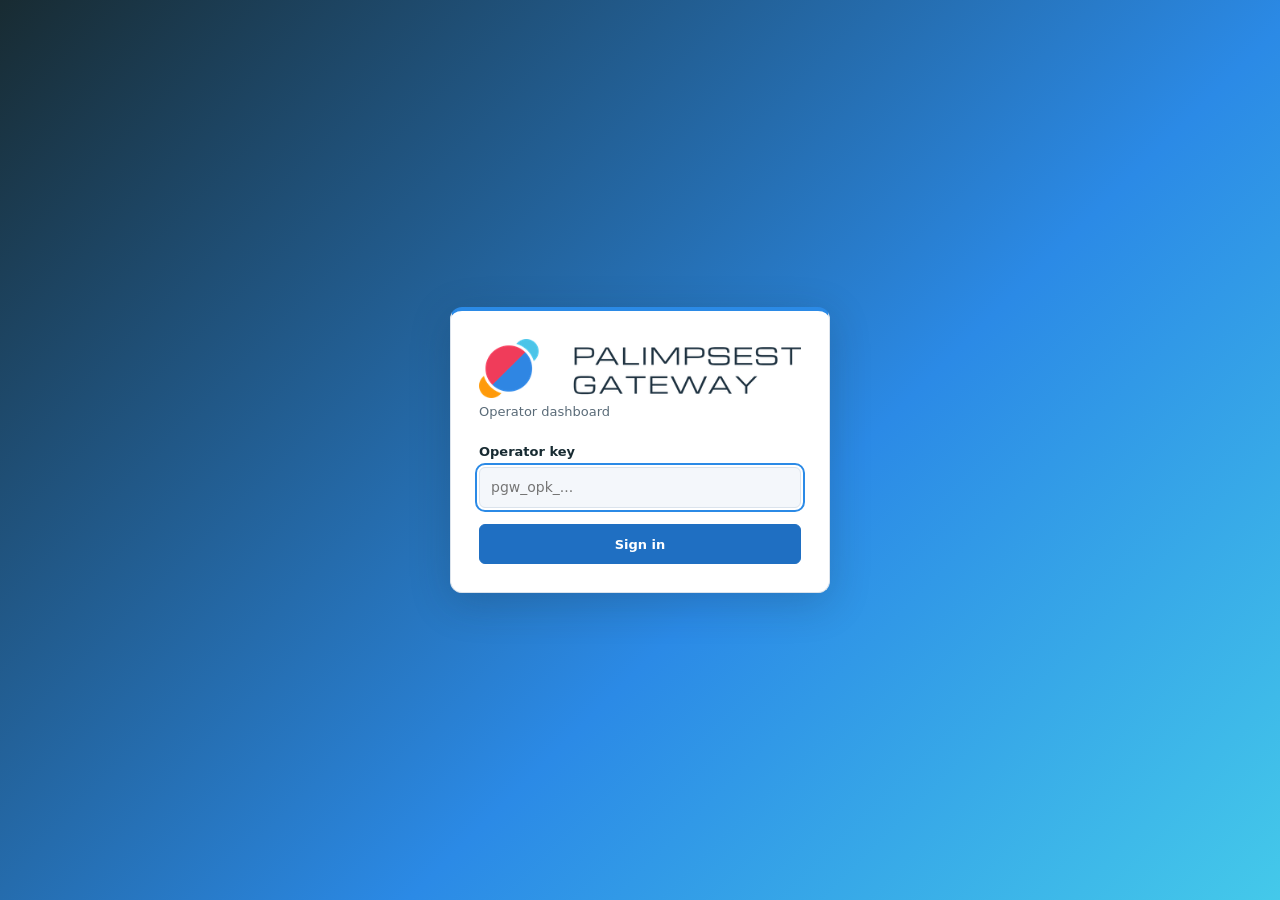
==== app/static/dashboard/index.html @ 374ae093 "Initial commit: Palimpsest Gateway An OpenAI-compatible LLM gateway that pools provider API keys and" ====
<!DOCTYPE html>
<html lang="en">
<head>
<meta charset="utf-8">
<meta name="viewport" content="width=device-width, initial-scale=1">
<title>Palimpsest Gateway — Operator Dashboard</title>
<link rel="icon" href="icons/favicon.ico" sizes="48x48">
<link rel="icon" href="icons/icon-32.png" type="image/png" sizes="32x32">
<link rel="icon" href="icons/icon-16.png" type="image/png" sizes="16x16">
<link rel="apple-touch-icon" href="icons/apple-touch-icon.png">
<link rel="manifest" href="icons/site.webmanifest">
<meta name="theme-color" content="#182b32">
<link rel="stylesheet" href="styles.css">
</head>
<body>

<div id="login" class="login" hidden>
  <form id="login-form" class="card" novalidate>
    <h1 class="login-logo">
      <img src="icons/logo-full-400.png" srcset="icons/logo-full-800.png 2x" alt="Palimpsest Gateway" width="400" height="74">
    </h1>
    <p class="subtitle">Operator dashboard</p>
    <label for="operator-key">Operator key</label>
    <input
      id="operator-key"
      name="operator-key"
      type="password"
      placeholder="pgw_opk_..."
      autocomplete="current-password"
      autocapitalize="off"
      autocorrect="off"
      spellcheck="false"
      required>
    <button type="submit" id="login-submit" class="primary">Sign in</button>
    <p id="login-error" class="error" role="alert" hidden></p>
  </form>
</div>

<div id="app" class="app" hidden>
  <header class="topbar">
    <span class="brand"><img src="icons/icon-64.png" alt="" width="28" height="28">Palimpsest Gateway</span>
    <button type="button" id="logout" class="ghost">Sign out</button>
  </header>
  <div class="shell">
    <nav id="nav" class="nav" aria-label="Dashboard sections"></nav>
    <main id="view" class="view" tabindex="-1"></main>
  </div>
</div>

<dialog id="modal" class="modal" aria-labelledby="modal-title"></dialog>

<noscript><p class="noscript">The operator dashboard needs JavaScript enabled.</p></noscript>
<script src="insights.js" defer></script>
<script src="app.js" defer></script>
</body>
</html>
---- app/static/dashboard/styles.css ----
/* Palette from the logo: #182B32 navy (wordmark), #2B8AE6 blue, #44C9EA cyan,
   #F43D5C red, #FEA003 orange. Status colours (ok, warn, error) stay semantic. */
:root {
  color-scheme: light dark;
  --brand-navy: #182b32;
  --brand-blue: #2b8ae6;
  --brand-cyan: #44c9ea;
  --brand-red: #f43d5c;
  --brand-orange: #fea003;

  --bg: #f4f7fb;
  --surface: #ffffff;
  --border: #dbe3ec;
  --text: #182b32;
  --muted: #5a6b78;
  /* The logo blue, darkened just enough for white button text to be legible. */
  --accent: #1f6fc2;
  --accent-hover: #185ba1;
  --accent-text: #ffffff;
  --accent-soft: #e4f0fd;
  --accent-soft-text: #1a5fa8;
  --topbar-bg: var(--brand-navy);
  --topbar-text: #ffffff;
  --head-bg: #eef3f9;
  --group-bg: #e6eef8;
  --meter: linear-gradient(90deg, var(--brand-cyan), var(--brand-blue));
  --error: #c2193d;
  --error-bg: #fde8ec;
  --ok: #17663f;
  --ok-bg: #e2f6ea;
  --warn: #8a4f00;
  --warn-bg: #fff1d9;
  --idle: #4c5b66;
  --idle-bg: #e9eef3;
  --shadow: 0 10px 40px rgba(24, 43, 50, 0.22);
  --radius: 8px;
}

@media (prefers-color-scheme: dark) {
  :root {
    --bg: #0e161b;
    --surface: #152129;
    --border: #263743;
    --text: #e6eef3;
    --muted: #93a7b4;
    --accent: #4aa3f2;
    --accent-hover: #6bb5f5;
    --accent-text: #08131c;
    --accent-soft: #17304a;
    --accent-soft-text: #8ccaf7;
    --topbar-bg: #0b1317;
    --topbar-text: #e6eef3;
    --head-bg: #1a2a34;
    --group-bg: #1b2e3b;
    --error: #ff8fa3;
    --error-bg: #3d1a22;
    --ok: #7fd6a2;
    --ok-bg: #163222;
    --warn: #ffc25c;
    --warn-bg: #3a2a0c;
    --idle: #a7b6c1;
    --idle-bg: #24323c;
    --shadow: 0 10px 40px rgba(0, 0, 0, 0.55);
  }
}

* {
  box-sizing: border-box;
}

html,
body {
  height: 100%;
}

body {
  margin: 0;
  background: var(--bg);
  color: var(--text);
  font: 14px/1.5 system-ui, -apple-system, "Segoe UI", Roboto, Helvetica, Arial, sans-serif;
}

[hidden] {
  display: none !important;
}

:focus-visible {
  outline: 2px solid var(--brand-blue);
  outline-offset: 2px;
}

h3 {
  margin: 20px 0 10px;
  font-size: 15px;
}

h4 {
  margin: 16px 0 8px;
  font-size: 13px;
}

.note {
  margin: 0 0 10px;
  color: var(--muted);
  font-size: 13px;
}

/* -- buttons: one shape everywhere ------------------------------------------- */

.primary,
.ghost {
  display: inline-flex;
  align-items: center;
  justify-content: center;
  gap: 6px;
  height: 34px;
  padding: 0 14px;
  border-radius: 6px;
  font: inherit;
  font-size: 13px;
  font-weight: 600;
  white-space: nowrap;
  cursor: pointer;
}

.primary {
  background: var(--accent);
  color: var(--accent-text);
  border: 1px solid var(--accent);
}

.primary:hover:not([disabled]) {
  background: var(--accent-hover);
  border-color: var(--accent-hover);
}

.ghost {
  background: var(--surface);
  color: var(--text);
  border: 1px solid var(--border);
}

.ghost:hover:not([disabled]) {
  border-color: var(--muted);
}

.primary.danger {
  background: var(--error);
  border-color: var(--error);
  color: var(--surface);
}

.ghost.danger {
  color: var(--error);
}

.ghost.danger:hover:not([disabled]) {
  background: var(--error-bg);
  border-color: var(--error);
}

.primary[disabled],
.ghost[disabled] {
  opacity: 0.55;
  cursor: not-allowed;
}

.btn-sm {
  height: 28px;
  padding: 0 10px;
  font-size: 12px;
}

.icon-button {
  width: 32px;
  height: 32px;
  padding: 0;
  background: none;
  color: var(--muted);
  border: 0;
  border-radius: 6px;
  font-size: 22px;
  line-height: 1;
  cursor: pointer;
}

.icon-button:hover {
  background: var(--idle-bg);
  color: var(--text);
}

/* -- login ------------------------------------------------------------------ */

.login {
  display: flex;
  align-items: center;
  justify-content: center;
  min-height: 100vh;
  padding: 24px;
  background: linear-gradient(135deg, var(--brand-navy), var(--brand-blue) 60%, var(--brand-cyan));
}

.card {
  width: 100%;
  max-width: 380px;
  padding: 28px;
  background: var(--surface);
  border: 1px solid var(--border);
  border-top: 4px solid var(--brand-blue);
  border-radius: 12px;
  box-shadow: var(--shadow);
}

.card h1 {
  margin: 0;
  font-size: 20px;
}

.subtitle {
  margin: 4px 0 20px;
  color: var(--muted);
  font-size: 13px;
}

.card label {
  display: block;
  margin-bottom: 6px;
  font-size: 13px;
  font-weight: 600;
}

.card input {
  width: 100%;
  padding: 9px 11px;
  background: var(--bg);
  color: var(--text);
  border: 1px solid var(--border);
  border-radius: 6px;
  font: inherit;
}

.card .primary {
  width: 100%;
  height: 40px;
  margin-top: 16px;
}

.error {
  margin: 14px 0 0;
  padding: 9px 11px;
  background: var(--error-bg);
  color: var(--error);
  border-radius: 6px;
  font-size: 13px;
}

/* -- shell: fills the window; only page content scrolls --------------------- */

.app {
  display: flex;
  flex-direction: column;
  height: 100vh;
  height: 100dvh;
}

.topbar {
  display: flex;
  flex: 0 0 auto;
  align-items: center;
  justify-content: space-between;
  padding: 10px 20px;
  background: var(--topbar-bg);
  color: var(--topbar-text);
}

.brand {
  display: flex;
  gap: 10px;
  align-items: center;
  font-weight: 700;
}

.brand img {
  display: block;
  width: 28px;
  height: 28px;
}

.login-logo {
  margin: 0 0 14px;
  line-height: 0;
}

.login-logo img {
  width: 100%;
  height: auto;
}

/* The wordmark is dark: give it a light plate on a dark card. */
@media (prefers-color-scheme: dark) {
  .login-logo {
    padding: 10px 12px;
    background: #ffffff;
    border-radius: 8px;
  }
}

.topbar .ghost {
  background: transparent;
  color: var(--topbar-text);
  border-color: rgba(255, 255, 255, 0.35);
}

.topbar .ghost:hover:not([disabled]) {
  background: rgba(255, 255, 255, 0.12);
  border-color: var(--brand-cyan);
}

.shell {
  display: flex;
  flex: 1;
  gap: 20px;
  min-height: 0;
  padding: 20px;
}

.nav {
  display: flex;
  flex: 0 0 232px;
  flex-direction: column;
  align-self: flex-start;
  gap: 18px;
  max-height: 100%;
  padding: 14px 10px;
  overflow-y: auto;
  background: var(--surface);
  border: 1px solid var(--border);
  border-radius: 12px;
}

.nav-group {
  display: flex;
  flex-direction: column;
  gap: 2px;
}

.nav-group-title {
  padding: 0 10px 6px;
  color: var(--muted);
  font-size: 11px;
  font-weight: 600;
  letter-spacing: 0.08em;
  text-transform: uppercase;
  opacity: 0.75;
}

.nav-link {
  display: flex;
  align-items: center;
  gap: 10px;
  padding: 8px 10px;
  color: var(--text);
  border-radius: 8px;
  font-size: 14px;
  font-weight: 500;
  text-decoration: none;
  transition: background 0.12s, color 0.12s;
}

.nav-icon {
  display: inline-flex;
  flex: 0 0 auto;
  color: var(--muted);
  transition: color 0.12s;
}

.nav-link:hover {
  background: var(--head-bg);
}

.nav-link:hover .nav-icon {
  color: var(--accent);
}

.nav-link:focus-visible {
  outline: 2px solid var(--accent);
  outline-offset: -2px;
}

.nav-link.is-active {
  background: var(--accent-soft);
  color: var(--accent-soft-text);
  font-weight: 600;
}

.nav-link.is-active .nav-icon {
  color: var(--accent);
}

.nav-link .nav-badge {
  margin-left: auto;
}

.view {
  display: flex;
  flex: 1;
  flex-direction: column;
  min-width: 0;
  min-height: 0;
  background: var(--surface);
  border: 1px solid var(--border);
  border-radius: 12px;
}

.view:focus {
  outline: none;
}

/* -- page frame: same header and action slot on every page ------------------ */

.page-head {
  display: flex;
  flex: 0 0 auto;
  gap: 16px;
  align-items: flex-start;
  justify-content: space-between;
  padding: 18px 24px 12px;
}

.page-title {
  min-width: 0;
}

.page-title h2 {
  margin: 0;
  font-size: 19px;
  line-height: 1.3;
}

.page-description {
  margin: 2px 0 0;
  color: var(--muted);
  font-size: 13px;
}

.page-actions {
  display: flex;
  flex: 0 0 auto;
  gap: 8px;
  align-items: center;
}

.page-tools {
  display: flex;
  flex: 0 0 auto;
  flex-wrap: wrap;
  gap: 12px;
  align-items: flex-end;
  padding: 0 24px 14px;
  border-bottom: 1px solid var(--border);
}

.page-body {
  flex: 1;
  min-height: 0;
  overflow: auto;
  padding: 16px 24px 24px;
}

.page-body > :first-child,
.page-body > .table-wrap:first-child {
  margin-top: 0;
}

/* -- status line ------------------------------------------------------------ */

.status {
  min-height: 20px;
  margin: 2px 0 0;
  color: var(--muted);
  font-size: 13px;
}

.status.is-ok {
  color: var(--ok);
}

.status.is-error {
  color: var(--error);
}

.status.is-pending,
.status.is-busy {
  color: var(--muted);
}

/* -- filters and fields ----------------------------------------------------- */

.filters {
  display: flex;
  flex-wrap: wrap;
  gap: 12px;
}

.field {
  display: flex;
  flex-direction: column;
  gap: 4px;
  font-size: 12px;
  font-weight: 600;
  color: var(--muted);
}

.field input,
.field select {
  min-width: 150px;
  height: 34px;
  padding: 0 10px;
  background: var(--surface);
  color: var(--text);
  border: 1px solid var(--border);
  border-radius: 6px;
  font: inherit;
  font-size: 13px;
  font-weight: 400;
}

.field input[type='search'] {
  min-width: 220px;
}

.field-hint {
  margin-top: 2px;
  color: var(--muted);
  font-size: 11px;
  font-weight: 400;
}

.is-invalid {
  border-color: var(--error);
  outline: 2px solid var(--error);
  outline-offset: 1px;
}

.form-grid {
  display: grid;
  grid-template-columns: repeat(auto-fit, minmax(200px, 1fr));
  gap: 14px;
}

.form-section {
  margin: 20px 0 10px;
  padding-top: 14px;
  border-top: 1px solid var(--border);
  color: var(--muted);
  font-size: 12px;
  text-transform: uppercase;
  letter-spacing: 0.04em;
}

.schedule-buttons {
  display: flex;
  flex-wrap: wrap;
  grid-column: 1 / -1;
  gap: 8px;
  align-items: center;
}

.schedule-buttons .note {
  margin: 0;
}

/* -- tables ----------------------------------------------------------------- */

.table-wrap {
  overflow-x: auto;
  margin-top: 12px;
  border: 1px solid var(--border);
  border-radius: var(--radius);
}

/* Pagination bar: sticks to the bottom-left of the scrolling table so it stays in
   reach on a long page and does not slide away when the table scrolls sideways. */
.pager {
  position: sticky;
  bottom: 0;
  left: 0;
  z-index: 3;
  display: flex;
  flex-wrap: wrap;
  align-items: center;
  gap: 8px 16px;
  padding: 8px 12px;
  background: var(--head-bg);
  border-top: 1px solid var(--border);
  font-size: 13px;
}

.pager-info {
  color: var(--muted);
  margin-right: auto;
}

.pager-size {
  display: inline-flex;
  align-items: center;
  gap: 6px;
  color: var(--muted);
}

.pager-size select {
  padding: 3px 6px;
  font: inherit;
}

.pager-nav {
  display: inline-flex;
  align-items: center;
  gap: 4px;
}

.pager-nav .active {
  background: var(--accent);
  border-color: var(--accent);
  color: var(--accent-text);
}

.pager-gap {
  padding: 0 4px;
  color: var(--muted);
}

.pool-keys-table {
  width: 100%;
  border-collapse: collapse;
  font-size: 13px;
}

.pool-keys-table th,
.pool-keys-table td {
  padding: 9px 12px;
  text-align: left;
  vertical-align: middle;
  white-space: nowrap;
}

/* Models column: one line, first model + "+N"; full list in the tooltip. */
.pool-keys-table td.models-column {
  max-width: 260px;
}

.pool-keys-table .models-text {
  display: inline-block;
  max-width: 200px;
  overflow: hidden;
  text-overflow: ellipsis;
  vertical-align: middle;
}

.pool-keys-table .models-copy {
  margin-left: 6px;
  padding: 1px 8px;
  border: 1px solid var(--border);
  border-radius: 6px;
  background: transparent;
  color: inherit;
  font: inherit;
  font-size: 11px;
  cursor: pointer;
  vertical-align: middle;
}

.pool-keys-table .models-copy:hover {
  background: var(--head-bg);
}

.pool-keys-table td.models-column {
  max-width: 340px;
}

.pool-keys-table .models-more {
  margin-left: 6px;
  padding: 1px 7px;
  border-radius: 999px;
  background: var(--head-bg);
  border: 1px solid var(--border);
  font-size: 11px;
  vertical-align: middle;
}

.pool-keys-table thead th {
  position: sticky;
  top: 0;
  z-index: 1;
  background: var(--head-bg);
  box-shadow: inset 0 -1px 0 var(--border);
  font-weight: 600;
}

.pool-keys-table tbody tr + tr td {
  border-top: 1px solid var(--border);
}

.pool-keys-table tbody tr:hover td {
  background: var(--bg);
}

/* The actions column stays in view however wide the table is. */
.pool-keys-table .actions-col,
.pool-keys-table .row-actions {
  position: sticky;
  right: 0;
  background: var(--surface);
  box-shadow: -1px 0 0 var(--border);
}

.pool-keys-table thead .actions-col {
  z-index: 2;
  background: var(--head-bg);
}

/* A page that is one table: the table is the scroll area, so its header row
   stays in view while the rows scroll. */
.page-body:has(> .table-wrap:only-child) {
  display: flex;
  flex-direction: column;
  overflow: hidden;
}

.page-body > .table-wrap:only-child {
  flex: 0 1 auto;
  min-height: 0;
  margin-top: 0;
  overflow: auto;
}

/* Scrolling: one scroll area per page. A page that is a single table lets the table
   scroll (above). A page with several tables scrolls as a whole, and its tables keep
   their natural height; the pager keeps each of them to one page of rows. */

.row-actions {
  display: table-cell;
}

.row-actions > button + button {
  margin-left: 6px;
}

.sort-button {
  padding: 0;
  background: none;
  color: inherit;
  border: 0;
  font: inherit;
  font-weight: 600;
  cursor: pointer;
}

.badge {
  display: inline-block;
  padding: 1px 8px;
  border-radius: 999px;
  font-size: 12px;
  font-weight: 600;
}

.badge--active {
  background: var(--ok-bg);
  color: var(--ok);
}

.badge--exhausted {
  background: var(--error-bg);
  color: var(--error);
}

.badge--cooldown {
  background: var(--warn-bg);
  color: var(--warn);
}

.badge--suspended {
  background: var(--idle-bg);
  color: var(--idle);
}

.group-row td {
  padding: 8px 12px;
  background: var(--group-bg);
  border-top: 1px solid var(--border);
}

.pool-keys-table tbody tr.group-row:hover td {
  background: var(--group-bg);
}

.group-toggle {
  padding: 0;
  background: none;
  color: var(--text);
  border: 0;
  font: inherit;
  font-weight: 600;
  cursor: pointer;
}

.group-summary {
  color: var(--muted);
}

.cell-id {
  display: block;
  color: var(--muted);
  font-family: ui-monospace, SFMono-Regular, Menlo, Consolas, monospace;
  font-size: 11px;
}

.table-wrap > .note,
.table-wrap > .empty-state {
  margin: 0;
}

.table-wrap > .note {
  padding: 14px 16px;
}

/* -- empty states ----------------------------------------------------------- */

.empty-state {
  display: flex;
  flex-direction: column;
  gap: 12px;
  align-items: center;
  padding: 40px 16px;
  color: var(--muted);
  text-align: center;
}

.empty-state p {
  margin: 0;
}

.table-wrap:has(> .empty-state) {
  border-style: dashed;
}

/* -- metrics ---------------------------------------------------------------- */

.summary {
  display: grid;
  grid-template-columns: repeat(auto-fit, minmax(180px, 1fr));
  gap: 12px;
}

.metric {
  display: flex;
  flex-direction: column;
  gap: 6px;
  padding: 14px 16px;
  background: var(--bg);
  border: 1px solid var(--border);
  border-top: 3px solid var(--brand-cyan);
  border-radius: var(--radius);
}

.metric:nth-child(2) {
  border-top-color: var(--brand-blue);
}

.metric:nth-child(3) {
  border-top-color: var(--brand-orange);
}

.metric:nth-child(4) {
  border-top-color: var(--brand-red);
}

.metric-label {
  color: var(--muted);
  font-size: 12px;
  font-weight: 600;
  text-transform: uppercase;
  letter-spacing: 0.03em;
}

.metric-value {
  font-size: 24px;
  font-weight: 600;
  line-height: 1.1;
}

.metric-detail {
  color: var(--muted);
  font-size: 12px;
}

.meter {
  height: 6px;
  overflow: hidden;
  background: var(--idle-bg);
  border-radius: 999px;
}

.meter-fill {
  height: 100%;
  background: var(--meter);
  border-radius: 999px;
}

.usage-cell {
  min-width: 140px;
}

/* One line per cell: the bar and its figures, or a status and its notes, side by side. */
.cell-line {
  display: flex;
  align-items: center;
  gap: 10px;
  white-space: nowrap;
}

.cell-line .note {
  margin: 0;
}

.cell-line .meter {
  flex: 0 0 80px;
}

.share {
  display: flex;
  gap: 10px;
  align-items: center;
  min-width: 160px;
}

.share .meter {
  flex: 1;
}

.load-more {
  margin-top: 12px;
}

/* -- configuration ---------------------------------------------------------- */

.config-form {
  max-width: 900px;
}

.config-form input[type='checkbox'] {
  width: 18px;
  height: 18px;
  min-width: 0;
  margin: 3px 0 0;
}

/* -- model picker ----------------------------------------------------------- */

.model-picker {
  display: flex;
  flex-direction: column;
  grid-column: 1 / -1;
  gap: 8px;
  align-items: flex-start;
}

.model-picker .status {
  margin: 0;
}

.picker-tools {
  display: flex;
  flex-wrap: wrap;
  gap: 12px;
  align-items: center;
  width: 100%;
}

.picker-tools input[type='search'] {
  flex: 1;
  min-width: 200px;
  height: 34px;
  padding: 0 10px;
  background: var(--surface);
  color: var(--text);
  border: 1px solid var(--border);
  border-radius: 6px;
  font: inherit;
}

.picker-free {
  display: flex;
  gap: 6px;
  align-items: center;
}

.picker-list {
  width: 100%;
  max-height: 220px;
  overflow-y: auto;
  padding: 4px 8px;
  border: 1px solid var(--border);
  border-radius: 6px;
}

.picker-row {
  display: flex;
  gap: 8px;
  align-items: center;
  padding: 3px 0;
  font-family: ui-monospace, SFMono-Regular, Menlo, monospace;
  font-size: 13px;
  word-break: break-all;
}

/* -- modal: every form and detail view opens here --------------------------- */

.modal {
  width: min(520px, calc(100vw - 32px));
  max-height: calc(100vh - 48px);
  padding: 0;
  overflow: hidden;
  background: var(--surface);
  color: var(--text);
  border: 1px solid var(--border);
  border-radius: 12px;
  box-shadow: var(--shadow);
}

.modal[open] {
  display: flex;
  flex-direction: column;
}

.modal--wide {
  width: min(860px, calc(100vw - 32px));
}

.modal::backdrop {
  background: rgba(15, 23, 42, 0.45);
}

.modal-head {
  border-top: 4px solid var(--brand-blue);
  display: flex;
  flex: 0 0 auto;
  gap: 12px;
  align-items: center;
  justify-content: space-between;
  padding: 14px 16px 10px 24px;
  border-bottom: 1px solid var(--border);
}

.modal-head h3 {
  margin: 0;
  font-size: 16px;
}

.modal-body {
  flex: 1;
  min-height: 0;
  overflow-y: auto;
  padding: 18px 24px;
}

.modal-body > h4:first-child {
  margin-top: 0;
}

.modal-text {
  margin: 0;
}

.modal-foot {
  display: flex;
  flex: 0 0 auto;
  gap: 12px;
  align-items: center;
  justify-content: space-between;
  padding: 12px 24px;
  background: var(--bg);
  border-top: 1px solid var(--border);
}

.modal-foot .status {
  margin: 0;
}

.modal-buttons {
  display: flex;
  gap: 8px;
  margin-left: auto;
}

.issued-key-warning {
  margin: 0 0 10px;
  padding: 10px 12px;
  background: var(--warn-bg);
  color: var(--warn);
  border-radius: 6px;
  font-size: 13px;
  font-weight: 600;
}

.issued-key-value {
  display: block;
  margin-bottom: 10px;
  padding: 10px 12px;
  background: var(--bg);
  border: 1px solid var(--border);
  border-radius: 6px;
  font-family: ui-monospace, SFMono-Regular, Menlo, Consolas, monospace;
  font-size: 13px;
  overflow-wrap: anywhere;
  user-select: all;
}

/* -- narrow screens --------------------------------------------------------- */

@media (max-width: 860px) {
  .shell {
    flex-direction: column;
    gap: 12px;
    padding: 12px;
  }

  .nav {
    flex: 0 0 auto;
    align-self: stretch;
    flex-direction: row;
    gap: 6px;
    padding: 6px;
    overflow-x: auto;
    scrollbar-width: none;
  }

  .nav-group {
    flex-direction: row;
    align-items: center;
  }

  .nav-group-title {
    display: none;
  }

  .filters {
    display: grid;
    grid-template-columns: repeat(2, minmax(0, 1fr));
    width: 100%;
    gap: 8px;
  }

  .field input,
  .field select,
  .field input[type='search'] {
    min-width: 0;
    width: 100%;
  }

  .pool-keys-table .actions-col,
  .pool-keys-table .row-actions {
    position: static;
    box-shadow: none;
  }

  .nav-link {
    white-space: nowrap;
  }

  .page-head {
    flex-wrap: wrap;
    padding: 14px 16px 10px;
  }

  .page-tools {
    padding: 0 16px 12px;
  }

  .page-body {
    padding: 12px 16px 16px;
  }
}

/* -- Analytics ------------------------------------------------------------------ */

:root {
  --series-0: #2b8ae6;
  --series-1: #f43d5c;
  --series-2: #fea003;
  --series-3: #17a674;
  --series-4: #8a5cf5;
  --series-5: #44c9ea;
}

.stack {
  display: flex;
  flex-direction: column;
  gap: 16px;
}

.panel {
  padding: 14px 16px;
  background: var(--surface);
  border: 1px solid var(--border);
  border-radius: var(--radius);
}

.panel h3 {
  margin: 0 0 10px;
  font-size: 14px;
}

.chart {
  margin: 0;
}

.chart-svg {
  display: block;
  width: 100%;
  height: auto;
}

.chart-grid {
  stroke: var(--border);
  stroke-width: 1;
}

.chart-axis {
  fill: var(--muted);
  font-size: 10px;
}

.chart-line {
  fill: none;
  stroke-width: 2;
  stroke-linejoin: round;
}

.chart-area {
  fill-opacity: 0.12;
}

.chart-bar {
  fill-opacity: 0.9;
}

.chart-dot {
  stroke: var(--surface);
  stroke-width: 1;
}

.heat-cell {
  fill: var(--series-0);
}

.sparkline {
  display: block;
  width: 90px;
  height: 24px;
}

.chart-fill--0 { fill: var(--series-0); }
.chart-fill--1 { fill: var(--series-1); }
.chart-fill--2 { fill: var(--series-2); }
.chart-fill--3 { fill: var(--series-3); }
.chart-fill--4 { fill: var(--series-4); }
.chart-fill--5 { fill: var(--series-5); }
.chart-stroke--0 { stroke: var(--series-0); }
.chart-stroke--1 { stroke: var(--series-1); }
.chart-stroke--2 { stroke: var(--series-2); }
.chart-stroke--3 { stroke: var(--series-3); }
.chart-stroke--4 { stroke: var(--series-4); }
.chart-stroke--5 { stroke: var(--series-5); }

.chart-legend {
  display: flex;
  flex-wrap: wrap;
  gap: 4px 14px;
  margin-top: 6px;
  color: var(--muted);
  font-size: 12px;
}

.legend-item {
  display: inline-flex;
  align-items: center;
  gap: 6px;
}

.swatch {
  display: inline-block;
  width: 10px;
  height: 10px;
  border-radius: 2px;
}

.swatch--0 { background: var(--series-0); }
.swatch--1 { background: var(--series-1); }
.swatch--2 { background: var(--series-2); }
.swatch--3 { background: var(--series-3); }
.swatch--4 { background: var(--series-4); }
.swatch--5 { background: var(--series-5); }

.delta {
  color: var(--muted);
  font-size: 12px;
}

.delta--good {
  color: var(--ok);
}

.delta--bad {
  color: var(--error);
}

.pool-strip {
  display: flex;
  flex-direction: column;
  gap: 6px;
}

.alert-banner {
  display: block;
  padding: 10px 14px;
  color: var(--warn);
  font-weight: 600;
  text-decoration: none;
  background: var(--warn-bg);
  border-radius: var(--radius);
}

.alert-banner--critical {
  color: var(--error);
  background: var(--error-bg);
}

.alert-card {
  display: flex;
  flex-direction: column;
  gap: 2px;
  padding: 10px 14px;
  border-left: 4px solid var(--warn);
  background: var(--warn-bg);
  border-radius: var(--radius);
}

.alert-card--critical {
  border-left-color: var(--error);
  background: var(--error-bg);
}

.nav-badge {
  display: inline-block;
  min-width: 18px;
  margin-left: 8px;
  padding: 0 6px;
  color: #fff;
  font-size: 11px;
  font-weight: 700;
  text-align: center;
  background: var(--brand-red);
  border-radius: 999px;
}

.note--warn {
  padding: 8px 12px;
  color: var(--warn);
  background: var(--warn-bg);
  border-radius: var(--radius);
}

.price-row {
  display: grid;
  grid-template-columns: 2fr 1fr 1fr auto;
  gap: 8px;
  align-items: center;
}

.code-block {
  padding: 10px 12px;
  overflow-x: auto;
  font-size: 12px;
  background: var(--head-bg);
  border-radius: var(--radius);
}

@media (max-width: 640px) {
  .price-row {
    grid-template-columns: 1fr;
  }
}

.chart {
  max-width: 960px;
}

.heatmap {
  max-width: 720px;
}
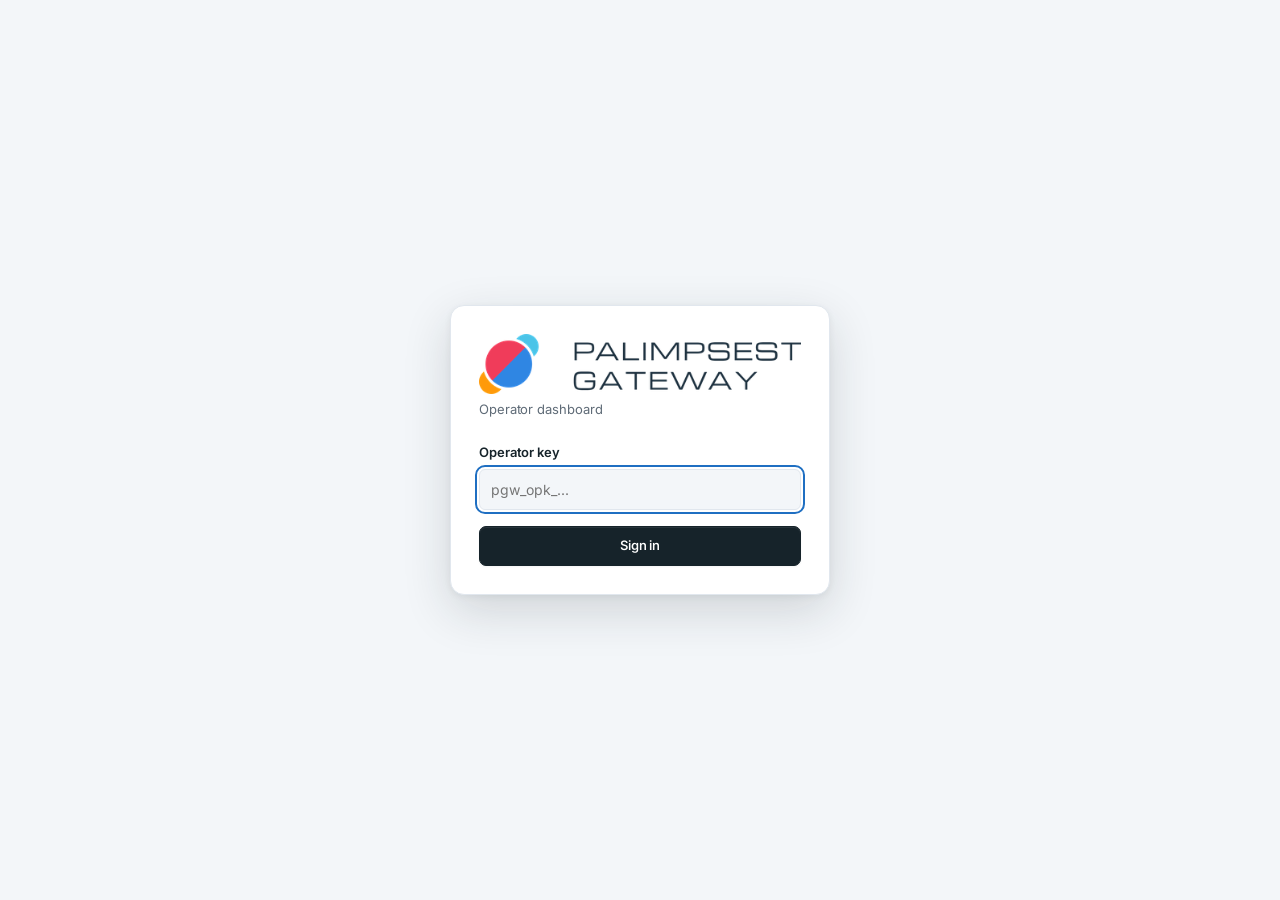
==== commit 6979da55: "feat(dashboard): responsive layout and a refreshed visual design Small screens: the sidebar folds be" ====
--- a/app/static/dashboard/index.html
+++ b/app/static/dashboard/index.html
@@ -9,7 +9,8 @@
 <link rel="icon" href="icons/icon-16.png" type="image/png" sizes="16x16">
 <link rel="apple-touch-icon" href="icons/apple-touch-icon.png">
 <link rel="manifest" href="icons/site.webmanifest">
-<meta name="theme-color" content="#182b32">
+<meta name="theme-color" content="#f3f6f9" media="(prefers-color-scheme: light)">
+<meta name="theme-color" content="#0d1317" media="(prefers-color-scheme: dark)">
 <link rel="stylesheet" href="styles.css">
 </head>
 <body>
@@ -38,7 +39,11 @@
 
 <div id="app" class="app" hidden>
   <header class="topbar">
-    <span class="brand"><img src="icons/icon-64.png" alt="" width="28" height="28">Palimpsest Gateway</span>
+    <span class="brand"><img src="icons/icon-64.png" alt="" width="28" height="28"><span class="brand-name">Palimpsest Gateway</span></span>
+    <button type="button" id="nav-toggle" class="nav-toggle" aria-controls="nav" aria-expanded="false">
+      <svg width="18" height="18" viewBox="0 0 24 24" fill="none" stroke="currentColor" stroke-width="2" stroke-linecap="round" aria-hidden="true"><path d="M4 7h16M4 12h16M4 17h16"/></svg>
+      <span id="nav-toggle-label">Menu</span>
+    </button>
     <button type="button" id="logout" class="ghost">Sign out</button>
   </header>
   <div class="shell">
@@ -51,6 +56,9 @@
 
 <noscript><p class="noscript">The operator dashboard needs JavaScript enabled.</p></noscript>
 <script src="insights.js" defer></script>
+<script src="supermode.js" defer></script>
+<script src="live.js" defer></script>
+<script src="livehistory.js" defer></script>
 <script src="app.js" defer></script>
 </body>
 </html>
--- a/app/static/dashboard/styles.css
+++ b/app/static/dashboard/styles.css
@@ -8,60 +8,95 @@
   --brand-red: #f43d5c;
   --brand-orange: #fea003;
 
-  --bg: #f4f7fb;
+  /* Cool blue-grey page with white sheets on it; navy ink carries the brand,
+     blue marks what is live. */
+  --bg: #f3f6f9;
   --surface: #ffffff;
-  --border: #dbe3ec;
-  --text: #182b32;
-  --muted: #5a6b78;
-  /* The logo blue, darkened just enough for white button text to be legible. */
+  --surface-2: #f8fafc;
+  --border: #e1e7ee;
+  --border-strong: #cbd5df;
+  --text: #16232a;
+  --text-2: #3b4a55;
+  --muted: #5f6b77;
+  --ink: #16232a;
+  --ink-hover: #26363e;
+  --ink-text: #ffffff;
   --accent: #1f6fc2;
   --accent-hover: #185ba1;
   --accent-text: #ffffff;
-  --accent-soft: #e4f0fd;
+  --accent-soft: #e8f1fc;
   --accent-soft-text: #1a5fa8;
-  --topbar-bg: var(--brand-navy);
-  --topbar-text: #ffffff;
-  --head-bg: #eef3f9;
-  --group-bg: #e6eef8;
-  --meter: linear-gradient(90deg, var(--brand-cyan), var(--brand-blue));
+  --topbar-bg: var(--bg);
+  --topbar-text: var(--text);
+  --head-bg: #eef2f6;
+  --group-bg: #eef2f6;
+  --meter: var(--brand-blue);
   --error: #c2193d;
-  --error-bg: #fde8ec;
+  --error-bg: #fdecef;
   --ok: #17663f;
-  --ok-bg: #e2f6ea;
+  --ok-bg: #e5f5eb;
   --warn: #8a4f00;
-  --warn-bg: #fff1d9;
-  --idle: #4c5b66;
-  --idle-bg: #e9eef3;
-  --shadow: 0 10px 40px rgba(24, 43, 50, 0.22);
+  --warn-bg: #fdf1dc;
+  --idle: #4f5d68;
+  --idle-bg: #e7edf3;
+  --shadow: 0 16px 48px rgba(22, 35, 42, 0.16), 0 2px 6px rgba(22, 35, 42, 0.06);
+  --shadow-sm: 0 1px 2px rgba(22, 35, 42, 0.05);
   --radius: 8px;
+  --radius-lg: 12px;
+  --ease-out: cubic-bezier(0.22, 1, 0.36, 1);
+  --font: "Inter Variable", system-ui, -apple-system, "Segoe UI", Roboto, Helvetica, Arial, sans-serif;
+  --gutter: 32px;
 }
 
 @media (prefers-color-scheme: dark) {
   :root {
-    --bg: #0e161b;
-    --surface: #152129;
-    --border: #263743;
-    --text: #e6eef3;
-    --muted: #93a7b4;
-    --accent: #4aa3f2;
-    --accent-hover: #6bb5f5;
+    --bg: #0d1317;
+    --surface: #141c22;
+    --surface-2: #18222a;
+    --border: #24313b;
+    --border-strong: #344451;
+    --text: #e6edf2;
+    --text-2: #c2ced7;
+    --muted: #93a3b0;
+    --ink: #e6edf2;
+    --ink-hover: #ffffff;
+    --ink-text: #0d1317;
+    --accent: #5aaaf2;
+    --accent-hover: #7bbcf5;
     --accent-text: #08131c;
-    --accent-soft: #17304a;
-    --accent-soft-text: #8ccaf7;
-    --topbar-bg: #0b1317;
-    --topbar-text: #e6eef3;
-    --head-bg: #1a2a34;
-    --group-bg: #1b2e3b;
+    --accent-soft: #172a3d;
+    --accent-soft-text: #9fd0f8;
+    --head-bg: #1a242c;
+    --group-bg: #1a242c;
     --error: #ff8fa3;
-    --error-bg: #3d1a22;
+    --error-bg: #351a20;
     --ok: #7fd6a2;
-    --ok-bg: #163222;
+    --ok-bg: #15291d;
     --warn: #ffc25c;
-    --warn-bg: #3a2a0c;
+    --warn-bg: #33270e;
     --idle: #a7b6c1;
-    --idle-bg: #24323c;
-    --shadow: 0 10px 40px rgba(0, 0, 0, 0.55);
-  }
+    --idle-bg: #1f2a33;
+    --shadow: 0 16px 48px rgba(0, 0, 0, 0.6), 0 2px 6px rgba(0, 0, 0, 0.3);
+    --shadow-sm: 0 1px 2px rgba(0, 0, 0, 0.35);
+  }
+}
+
+@font-face {
+  font-family: "Inter Variable";
+  font-style: normal;
+  font-display: swap;
+  font-weight: 100 900;
+  src: url("fonts/inter-latin-wght-normal.woff2") format("woff2-variations");
+  unicode-range: U+0000-00FF, U+0131, U+0152-0153, U+02BB-02BC, U+02C6, U+02DA, U+02DC, U+0304, U+0308, U+0329, U+2000-206F, U+20AC, U+2122, U+2191, U+2193, U+2212, U+2215, U+FEFF, U+FFFD;
+}
+
+@font-face {
+  font-family: "Inter Variable";
+  font-style: normal;
+  font-display: swap;
+  font-weight: 100 900;
+  src: url("fonts/inter-latin-ext-wght-normal.woff2") format("woff2-variations");
+  unicode-range: U+0100-02BA, U+02BD-02C5, U+02C7-02CC, U+02CE-02D7, U+02DD-02FF, U+0304, U+0308, U+0329, U+1D00-1DBF, U+1E00-1E9F, U+1EF2-1EFF, U+2020, U+20A0-20AB, U+20AD-20C0, U+2113, U+2C60-2C7F, U+A720-A7FF;
 }
 
 * {
@@ -77,7 +112,27 @@
   margin: 0;
   background: var(--bg);
   color: var(--text);
-  font: 14px/1.5 system-ui, -apple-system, "Segoe UI", Roboto, Helvetica, Arial, sans-serif;
+  font: 14px/1.5 var(--font);
+  font-feature-settings: "cv11", "ss03";
+  letter-spacing: -0.006em;
+  -webkit-font-smoothing: antialiased;
+  -moz-osx-font-smoothing: grayscale;
+  text-rendering: optimizeLegibility;
+  caret-color: var(--accent);
+}
+
+::selection {
+  background: var(--accent-soft);
+  color: var(--accent-soft-text);
+}
+
+/* Figures line up in columns wherever numbers are compared. */
+table,
+.metric-value,
+.pager,
+.delta,
+.status {
+  font-variant-numeric: tabular-nums;
 }
 
 [hidden] {
@@ -85,13 +140,15 @@
 }
 
 :focus-visible {
-  outline: 2px solid var(--brand-blue);
+  outline: 2px solid var(--accent);
   outline-offset: 2px;
 }
 
 h3 {
-  margin: 20px 0 10px;
+  margin: 28px 0 12px;
   font-size: 15px;
+  font-weight: 600;
+  letter-spacing: -0.012em;
 }
 
 h4 {
@@ -113,25 +170,43 @@
   align-items: center;
   justify-content: center;
   gap: 6px;
-  height: 34px;
-  padding: 0 14px;
-  border-radius: 6px;
+  height: 32px;
+  padding: 0 12px;
+  border-radius: 7px;
   font: inherit;
   font-size: 13px;
-  font-weight: 600;
+  font-weight: 550;
+  letter-spacing: -0.006em;
   white-space: nowrap;
   cursor: pointer;
+  transition: background-color 0.15s var(--ease-out), border-color 0.15s var(--ease-out), color 0.15s var(--ease-out), box-shadow 0.15s var(--ease-out);
+}
+
+.primary:active:not([disabled]),
+.ghost:active:not([disabled]) {
+  transform: translateY(0.5px);
+}
+
+.ui-icon {
+  display: inline-flex;
+  flex: 0 0 auto;
+  margin-left: -2px;
+}
+
+.ui-icon svg {
+  display: block;
 }
 
 .primary {
-  background: var(--accent);
-  color: var(--accent-text);
-  border: 1px solid var(--accent);
+  background: var(--ink);
+  color: var(--ink-text);
+  border: 1px solid var(--ink);
+  box-shadow: var(--shadow-sm), inset 0 1px 0 rgba(255, 255, 255, 0.08);
 }
 
 .primary:hover:not([disabled]) {
-  background: var(--accent-hover);
-  border-color: var(--accent-hover);
+  background: var(--ink-hover);
+  border-color: var(--ink-hover);
 }
 
 .ghost {
@@ -140,8 +215,13 @@
   border: 1px solid var(--border);
 }
 
+.ghost {
+  box-shadow: var(--shadow-sm);
+}
+
 .ghost:hover:not([disabled]) {
-  border-color: var(--muted);
+  background: var(--surface-2);
+  border-color: var(--border-strong);
 }
 
 .primary.danger {
@@ -172,6 +252,9 @@
 }
 
 .icon-button {
+  display: inline-flex;
+  align-items: center;
+  justify-content: center;
   width: 32px;
   height: 32px;
   padding: 0;
@@ -179,9 +262,12 @@
   color: var(--muted);
   border: 0;
   border-radius: 6px;
-  font-size: 22px;
-  line-height: 1;
   cursor: pointer;
+  transition: background-color 0.15s var(--ease-out), color 0.15s var(--ease-out);
+}
+
+.icon-button .ui-icon {
+  margin: 0;
 }
 
 .icon-button:hover {
@@ -197,7 +283,7 @@
   justify-content: center;
   min-height: 100vh;
   padding: 24px;
-  background: linear-gradient(135deg, var(--brand-navy), var(--brand-blue) 60%, var(--brand-cyan));
+  background: var(--bg);
 }
 
 .card {
@@ -206,8 +292,7 @@
   padding: 28px;
   background: var(--surface);
   border: 1px solid var(--border);
-  border-top: 4px solid var(--brand-blue);
-  border-radius: 12px;
+  border-radius: 14px;
   box-shadow: var(--shadow);
 }
 
@@ -217,7 +302,7 @@
 }
 
 .subtitle {
-  margin: 4px 0 20px;
+  margin: 6px 0 24px;
   color: var(--muted);
   font-size: 13px;
 }
@@ -268,22 +353,26 @@
   flex: 0 0 auto;
   align-items: center;
   justify-content: space-between;
-  padding: 10px 20px;
+  height: 52px;
+  padding: 0 20px;
   background: var(--topbar-bg);
   color: var(--topbar-text);
+  border-bottom: 1px solid var(--border);
 }
 
 .brand {
   display: flex;
   gap: 10px;
   align-items: center;
-  font-weight: 700;
+  font-size: 15px;
+  font-weight: 650;
+  letter-spacing: -0.02em;
 }
 
 .brand img {
   display: block;
-  width: 28px;
-  height: 28px;
+  width: 26px;
+  height: 26px;
 }
 
 .login-logo {
@@ -307,35 +396,31 @@
 
 .topbar .ghost {
   background: transparent;
-  color: var(--topbar-text);
-  border-color: rgba(255, 255, 255, 0.35);
+  box-shadow: none;
+  border-color: transparent;
+  color: var(--muted);
 }
 
 .topbar .ghost:hover:not([disabled]) {
-  background: rgba(255, 255, 255, 0.12);
-  border-color: var(--brand-cyan);
+  background: var(--idle-bg);
+  border-color: transparent;
+  color: var(--text);
 }
 
 .shell {
   display: flex;
   flex: 1;
-  gap: 20px;
   min-height: 0;
-  padding: 20px;
 }
 
 .nav {
   display: flex;
   flex: 0 0 232px;
   flex-direction: column;
-  align-self: flex-start;
-  gap: 18px;
-  max-height: 100%;
-  padding: 14px 10px;
+  gap: 22px;
+  padding: 20px 14px;
   overflow-y: auto;
-  background: var(--surface);
-  border: 1px solid var(--border);
-  border-radius: 12px;
+  background: var(--bg);
 }
 
 .nav-group {
@@ -347,24 +432,21 @@
 .nav-group-title {
   padding: 0 10px 6px;
   color: var(--muted);
-  font-size: 11px;
-  font-weight: 600;
-  letter-spacing: 0.08em;
-  text-transform: uppercase;
-  opacity: 0.75;
+  font-size: 12px;
+  font-weight: 500;
 }
 
 .nav-link {
   display: flex;
   align-items: center;
   gap: 10px;
-  padding: 8px 10px;
-  color: var(--text);
-  border-radius: 8px;
+  padding: 6px 10px;
+  color: var(--text-2);
+  border-radius: 7px;
   font-size: 14px;
   font-weight: 500;
   text-decoration: none;
-  transition: background 0.12s, color 0.12s;
+  transition: background-color 0.15s var(--ease-out), color 0.15s var(--ease-out);
 }
 
 .nav-icon {
@@ -375,11 +457,12 @@
 }
 
 .nav-link:hover {
-  background: var(--head-bg);
+  background: var(--idle-bg);
+  color: var(--text);
 }
 
 .nav-link:hover .nav-icon {
-  color: var(--accent);
+  color: var(--text);
 }
 
 .nav-link:focus-visible {
@@ -388,13 +471,14 @@
 }
 
 .nav-link.is-active {
-  background: var(--accent-soft);
-  color: var(--accent-soft-text);
+  background: var(--surface);
+  color: var(--text);
   font-weight: 600;
+  box-shadow: 0 0 0 1px var(--border), var(--shadow-sm);
 }
 
 .nav-link.is-active .nav-icon {
-  color: var(--accent);
+  color: var(--text);
 }
 
 .nav-link .nav-badge {
@@ -407,9 +491,7 @@
   flex-direction: column;
   min-width: 0;
   min-height: 0;
-  background: var(--surface);
-  border: 1px solid var(--border);
-  border-radius: 12px;
+  background: var(--bg);
 }
 
 .view:focus {
@@ -421,26 +503,34 @@
 .page-head {
   display: flex;
   flex: 0 0 auto;
-  gap: 16px;
+  flex-wrap: wrap;
+  gap: 12px 32px;
   align-items: flex-start;
   justify-content: space-between;
-  padding: 18px 24px 12px;
+  padding: 18px var(--gutter) 16px;
 }
 
 .page-title {
+  flex: 1 1 240px;
   min-width: 0;
 }
+
 
 .page-title h2 {
   margin: 0;
-  font-size: 19px;
-  line-height: 1.3;
+  font-size: 22px;
+  font-weight: 650;
+  line-height: 1.25;
+  letter-spacing: -0.024em;
 }
 
 .page-description {
   margin: 2px 0 0;
-  color: var(--muted);
-  font-size: 13px;
+  overflow: hidden;
+  color: var(--muted);
+  font-size: 14px;
+  text-overflow: ellipsis;
+  white-space: nowrap;
 }
 
 .page-actions {
@@ -452,19 +542,82 @@
 
 .page-tools {
   display: flex;
-  flex: 0 0 auto;
+  flex: 0 1 auto;
   flex-wrap: wrap;
-  gap: 12px;
-  align-items: flex-end;
-  padding: 0 24px 14px;
-  border-bottom: 1px solid var(--border);
+  gap: 10px 16px;
+  align-items: center;
+  justify-content: flex-end;
+  min-width: 0;
+}
+
+/* Filters give up width before they give up the line: each control shrinks
+   toward a floor instead of pushing the buttons onto a row of their own. */
+.page-tools .field {
+  flex: 0 1 auto;
+  min-width: 0;
+}
+
+.page-tools .field input,
+.page-tools .field select,
+.page-tools .field input[type='search'] {
+  min-width: 0;
+  max-width: 200px;
+}
+
+.page-tools .field.date-range {
+  flex: 2 1 0;
+  min-width: 340px;
+}
+
+/* Toolbar row for a page with many filters: under the title, read left to
+   right, each filter at its natural width, separated from the title by a rule. */
+.page-tools:has(.field:nth-child(3)) {
+  order: 3;
+  flex: 1 1 100%;
+  justify-content: flex-start;
+  gap: 10px 22px;
+  padding-top: 14px;
+  border-top: 1px solid var(--border);
+}
+
+.page-tools:has(.field:nth-child(3)) .field,
+.page-tools:has(.field:nth-child(3)) .field.date-range {
+  flex: 0 1 auto;
+  min-width: 0;
+}
+
+.page-tools:has(.field:nth-child(3)) .field select {
+  width: auto;
+  min-width: 140px;
+  max-width: 190px;
+}
+
+.page-tools:has(.field:nth-child(3)) .field input[type='search'] {
+  width: 200px;
+}
+
+.page-tools:has(.field:nth-child(3)) .date-range-inputs {
+  flex-wrap: nowrap;
+}
+
+.page-tools:has(.field:nth-child(3)) .date-range-inputs .field {
+  flex: 0 1 auto;
+  min-width: 0;
+}
+
+.page-tools:has(.field:nth-child(3)) .date-range-inputs .field input {
+  width: 190px;
+}
+
+.page-tools .date-range .field input {
+  max-width: none;
 }
 
 .page-body {
   flex: 1;
   min-height: 0;
   overflow: auto;
-  padding: 16px 24px 24px;
+  padding: 4px var(--gutter) 48px;
 }
 
 .page-body > :first-child,
@@ -485,6 +638,11 @@
   color: var(--ok);
 }
 
+/* Under a page title "loaded" is the normal state, not news: keep it quiet. */
+.page-title .status.is-ok {
+  color: var(--muted);
+}
+
 .status.is-error {
   color: var(--error);
 }
@@ -499,41 +657,88 @@
 .filters {
   display: flex;
   flex-wrap: wrap;
-  gap: 12px;
-}
-
+  gap: 10px 20px;
+}
+
+/* Label and control share one line: the label on the left, the control taking
+   the rest; a hint, when there is one, runs underneath the control. */
 .field {
+  display: grid;
+  grid-template-columns: auto minmax(0, 1fr);
+  align-items: center;
+  gap: 4px 10px;
+  font-size: 13px;
+  font-weight: 500;
+  color: var(--muted);
+}
+
+.field > :first-child {
+  white-space: nowrap;
+}
+
+.field > .field-hint {
+  grid-column: 2;
+}
+
+.field > input[type='checkbox'] {
+  justify-self: start;
+  margin: 0;
+}
+
+/* Groups that hold more than one control keep the label on top. */
+.field.master-map {
   display: flex;
   flex-direction: column;
-  gap: 4px;
-  font-size: 12px;
-  font-weight: 600;
-  color: var(--muted);
+  align-items: stretch;
+}
+
+/* In a form the labels form one column, so the controls line up. */
+.form-grid .field {
+  grid-template-columns: minmax(96px, 42%) minmax(0, 1fr);
+}
+
+.form-grid .field > :first-child {
+  white-space: normal;
+  line-height: 1.3;
 }
 
 .field input,
 .field select {
-  min-width: 150px;
-  height: 34px;
+  min-width: 136px;
+  height: 32px;
   padding: 0 10px;
   background: var(--surface);
   color: var(--text);
-  border: 1px solid var(--border);
-  border-radius: 6px;
+  border: 1px solid var(--border-strong);
+  border-radius: 7px;
+  box-shadow: var(--shadow-sm);
   font: inherit;
   font-size: 13px;
   font-weight: 400;
+  transition: border-color 0.15s var(--ease-out), box-shadow 0.15s var(--ease-out);
+}
+
+.field input:hover,
+.field select:hover {
+  border-color: var(--border-strong);
+}
+
+.field input:focus-visible,
+.field select:focus-visible {
+  border-color: var(--accent);
+  outline: none;
+  box-shadow: 0 0 0 3px var(--accent-soft);
 }
 
 .field input[type='search'] {
-  min-width: 220px;
+  min-width: 200px;
 }
 
 .field-hint {
-  margin-top: 2px;
-  color: var(--muted);
-  font-size: 11px;
+  color: var(--muted);
+  font-size: 12px;
   font-weight: 400;
+  line-height: 1.4;
 }
 
 .is-invalid {
@@ -542,20 +747,36 @@
   outline-offset: 1px;
 }
 
+/* -- checkboxes: consistent styling everywhere -------------------------------- */
+
+.field input[type='checkbox'] {
+  width: 18px;
+  height: 18px;
+  min-width: 0;
+  margin: 3px 0 0;
+  accent-color: var(--accent);
+}
+
+.field input[type='checkbox']:focus-visible {
+  outline: 2px solid var(--accent);
+  outline-offset: 2px;
+  border-radius: 4px;
+}
+
 .form-grid {
   display: grid;
-  grid-template-columns: repeat(auto-fit, minmax(200px, 1fr));
-  gap: 14px;
+  grid-template-columns: repeat(auto-fit, minmax(300px, 1fr));
+  gap: 14px 28px;
+  align-items: start;
 }
 
 .form-section {
-  margin: 20px 0 10px;
-  padding-top: 14px;
+  margin: 24px 0 12px;
+  padding-top: 16px;
   border-top: 1px solid var(--border);
-  color: var(--muted);
-  font-size: 12px;
-  text-transform: uppercase;
-  letter-spacing: 0.04em;
+  color: var(--text);
+  font-size: 13px;
+  font-weight: 600;
 }
 
 .schedule-buttons {
@@ -570,13 +791,91 @@
   margin: 0;
 }
 
+.date-range {
+  flex: 1;
+  min-width: 300px;
+}
+
+.date-range-inputs {
+  display: flex;
+  gap: 8px;
+  align-items: center;
+  flex-wrap: wrap;
+}
+
+.date-range-row {
+  flex: 0 1 auto;
+}
+
+/* On a wide screen every filter flows in one line-wrapping row, whichever group
+   it was built in, so a short last group does not get a line of its own. */
+@media (min-width: 861px) {
+  .page-tools > .filters {
+    display: contents;
+  }
+
+  .page-tools > .date-range-row > .date-range {
+    flex: 0 1 auto;
+  }
+}
+
+.date-range-inputs .field {
+  flex: 1;
+  min-width: 140px;
+}
+
 /* -- tables ----------------------------------------------------------------- */
 
 .table-wrap {
   overflow-x: auto;
   margin-top: 12px;
+  background: var(--surface);
   border: 1px solid var(--border);
-  border-radius: var(--radius);
+  border-radius: var(--radius-lg);
+  box-shadow: var(--shadow-sm);
+}
+
+/* A bare table (in a panel, card or dialog) scrolls sideways inside itself. */
+.table-scroll {
+  max-width: 100%;
+  overflow-x: auto;
+  overscroll-behavior-x: contain;
+}
+
+/* Menu button: only shown when the section list folds away (narrow screens). */
+.nav-toggle {
+  display: none;
+  flex: 1 1 auto;
+  gap: 8px;
+  align-items: center;
+  justify-content: flex-start;
+  min-width: 0;
+  max-width: 340px;
+  margin-right: auto;
+  height: 36px;
+  padding: 0 12px;
+  overflow: hidden;
+  background: var(--surface);
+  color: var(--text);
+  border: 1px solid var(--border-strong);
+  border-radius: 7px;
+  box-shadow: var(--shadow-sm);
+  font: inherit;
+  font-size: 14px;
+  font-weight: 600;
+  cursor: pointer;
+}
+
+.nav-toggle span {
+  overflow: hidden;
+  text-overflow: ellipsis;
+  white-space: nowrap;
+}
+
+.nav-toggle:hover,
+.nav-toggle[aria-expanded='true'] {
+  background: var(--surface-2);
+  border-color: var(--text-2);
 }
 
 /* Pagination bar: sticks to the bottom-left of the scrolling table so it stays in
@@ -591,7 +890,7 @@
   align-items: center;
   gap: 8px 16px;
   padding: 8px 12px;
-  background: var(--head-bg);
+  background: var(--surface-2);
   border-top: 1px solid var(--border);
   font-size: 13px;
 }
@@ -609,7 +908,12 @@
 }
 
 .pager-size select {
-  padding: 3px 6px;
+  height: 28px;
+  padding: 0 6px;
+  background: var(--surface);
+  color: var(--text);
+  border: 1px solid var(--border);
+  border-radius: 6px;
   font: inherit;
 }
 
@@ -638,7 +942,7 @@
 
 .pool-keys-table th,
 .pool-keys-table td {
-  padding: 9px 12px;
+  padding: 11px 16px;
   text-align: left;
   vertical-align: middle;
   white-space: nowrap;
@@ -692,9 +996,13 @@
   position: sticky;
   top: 0;
   z-index: 1;
-  background: var(--head-bg);
+  padding-top: 9px;
+  padding-bottom: 9px;
+  background: var(--surface);
   box-shadow: inset 0 -1px 0 var(--border);
-  font-weight: 600;
+  color: var(--muted);
+  font-size: 12px;
+  font-weight: 500;
 }
 
 .pool-keys-table tbody tr + tr td {
@@ -702,7 +1010,7 @@
 }
 
 .pool-keys-table tbody tr:hover td {
-  background: var(--bg);
+  background: var(--surface-2);
 }
 
 /* The actions column stays in view however wide the table is. */
@@ -746,8 +1054,13 @@
   margin-left: 6px;
 }
 
+/* Row buttons repeat on every line: flat, so the rows read before the controls. */
+.pool-keys-table .ghost {
+  box-shadow: none;
+}
+
 .sort-button {
-  padding: 0;
+  padding: 4px 0;
   background: none;
   color: inherit;
   border: 0;
@@ -762,6 +1075,7 @@
   border-radius: 999px;
   font-size: 12px;
   font-weight: 600;
+  line-height: 18px;
 }
 
 .badge--active {
@@ -785,9 +1099,10 @@
 }
 
 .group-row td {
-  padding: 8px 12px;
+  padding: 8px 16px;
   background: var(--group-bg);
   border-top: 1px solid var(--border);
+  font-size: 13px;
 }
 
 .pool-keys-table tbody tr.group-row:hover td {
@@ -841,61 +1156,97 @@
 }
 
 .table-wrap:has(> .empty-state) {
-  border-style: dashed;
+  background: var(--surface-2);
 }
 
 /* -- metrics ---------------------------------------------------------------- */
 
+/* Headline figures sit on one sheet split by hairlines. Every cell draws its own
+   left and top rule; the sheet clips the ones on its outer edge, so the lines
+   stay right however the cells wrap. */
 .summary {
   display: grid;
-  grid-template-columns: repeat(auto-fit, minmax(180px, 1fr));
-  gap: 12px;
+  grid-template-columns: repeat(auto-fit, minmax(190px, 1fr));
+  gap: 0;
+  overflow: hidden;
+  background: var(--surface);
+  border: 1px solid var(--border);
+  border-radius: var(--radius-lg);
+  box-shadow: var(--shadow-sm);
+}
+
+.overview-summary {
+  display: grid;
+  grid-template-columns: repeat(4, 1fr);
+  gap: 0;
+}
+
+/* Even rows on wide screens: 6 figures as 3 + 3, 4 or 8 as rows of 4. */
+@media (min-width: 1001px) {
+  .summary:has(> .metric:nth-child(6):last-child) {
+    grid-template-columns: repeat(3, 1fr);
+  }
+
+  .summary:has(> .metric:nth-child(4):last-child),
+  .summary:has(> .metric:nth-child(8):last-child) {
+    grid-template-columns: repeat(4, 1fr);
+  }
+}
+
+@media (max-width: 1000px) {
+  .overview-summary {
+    grid-template-columns: repeat(2, 1fr);
+  }
+}
+
+@media (max-width: 640px) {
+  .overview-summary {
+    grid-template-columns: 1fr;
+  }
 }
 
 .metric {
   display: flex;
   flex-direction: column;
   gap: 6px;
-  padding: 14px 16px;
-  background: var(--bg);
+  min-width: 0;
+  padding: 18px 22px 20px;
+  background: var(--surface);
+  border-radius: var(--radius-lg);
+}
+
+.summary > .metric {
+  border-radius: 0;
+  box-shadow: -1px 0 0 var(--border), 0 -1px 0 var(--border);
+}
+
+/* A metric on its own (outside a strip) is a small sheet of its own. */
+:not(.summary) > .metric {
   border: 1px solid var(--border);
-  border-top: 3px solid var(--brand-cyan);
-  border-radius: var(--radius);
-}
-
-.metric:nth-child(2) {
-  border-top-color: var(--brand-blue);
-}
-
-.metric:nth-child(3) {
-  border-top-color: var(--brand-orange);
-}
-
-.metric:nth-child(4) {
-  border-top-color: var(--brand-red);
+  box-shadow: var(--shadow-sm);
 }
 
 .metric-label {
   color: var(--muted);
-  font-size: 12px;
-  font-weight: 600;
-  text-transform: uppercase;
-  letter-spacing: 0.03em;
+  font-size: 13px;
+  font-weight: 500;
 }
 
 .metric-value {
-  font-size: 24px;
+  margin-top: 2px;
+  font-size: 26px;
   font-weight: 600;
   line-height: 1.1;
+  letter-spacing: -0.03em;
 }
 
 .metric-detail {
   color: var(--muted);
-  font-size: 12px;
+  font-size: 12.5px;
 }
 
 .meter {
-  height: 6px;
+  height: 5px;
   overflow: hidden;
   background: var(--idle-bg);
   border-radius: 999px;
@@ -1038,11 +1389,10 @@
 }
 
 .modal::backdrop {
-  background: rgba(15, 23, 42, 0.45);
+  background: rgba(12, 20, 26, 0.5);
 }
 
 .modal-head {
-  border-top: 4px solid var(--brand-blue);
   display: flex;
   flex: 0 0 auto;
   gap: 12px;
@@ -1079,7 +1429,7 @@
   align-items: center;
   justify-content: space-between;
   padding: 12px 24px;
-  background: var(--bg);
+  background: var(--surface-2);
   border-top: 1px solid var(--border);
 }
 
@@ -1119,36 +1469,124 @@
 /* -- narrow screens --------------------------------------------------------- */
 
 @media (max-width: 860px) {
+  /* The page scrolls as one document on a small screen: nested scroll areas
+     under a fixed header leave too little room to read. */
+  .app {
+    height: auto;
+    min-height: 100dvh;
+  }
+
+  .topbar {
+    position: sticky;
+    top: 0;
+    z-index: 20;
+    gap: 10px;
+    height: var(--topbar-h, 52px);
+    padding: 0 12px;
+  }
+
+  .brand {
+    flex: 0 0 auto;
+  }
+
+  .topbar #logout {
+    flex: 0 0 auto;
+  }
+
+  .nav-toggle {
+    display: inline-flex;
+  }
+
   .shell {
+    position: relative;
     flex-direction: column;
-    gap: 12px;
-    padding: 12px;
-  }
-
+    gap: 0;
+    padding: 0;
+  }
+
+  /* Folded section list: opens as a sheet under the top bar. */
   .nav {
-    flex: 0 0 auto;
-    align-self: stretch;
-    flex-direction: row;
-    gap: 6px;
-    padding: 6px;
-    overflow-x: auto;
-    scrollbar-width: none;
-  }
-
-  .nav-group {
-    flex-direction: row;
-    align-items: center;
-  }
-
-  .nav-group-title {
     display: none;
+    position: fixed;
+    top: var(--topbar-h, 52px);
+    right: 0;
+    left: 0;
+    z-index: 19;
+    max-height: calc(100dvh - var(--topbar-h, 52px));
+    padding: 12px 12px 16px;
+    border-right: 0;
+    border-bottom: 1px solid var(--border);
+    border-radius: 0 0 12px 12px;
+    box-shadow: 0 12px 28px rgba(15, 23, 42, 0.22);
+  }
+
+  .app.nav-open .nav {
+    display: grid;
+    grid-template-columns: repeat(auto-fill, minmax(min(100%, 220px), 1fr));
+    align-content: start;
+    gap: 14px 16px;
+  }
+
+  .nav-link {
+    min-height: 44px;
+  }
+
+  .view {
+    border-width: 0;
+    border-radius: 0;
+  }
+
+  .page-body {
+    overflow: visible;
+  }
+
+  .page-actions {
+    flex-wrap: wrap;
+  }
+
+  .overview-summary,
+  .summary {
+    grid-template-columns: repeat(auto-fit, minmax(min(100%, 150px), 1fr));
+  }
+
+  .metric {
+    min-width: 0;
+    padding: 12px 14px;
+  }
+
+  .metric-value {
+    font-size: 20px;
+    overflow-wrap: anywhere;
+  }
+
+  .modal,
+  .modal--wide {
+    width: calc(100vw - 16px);
+    max-height: calc(100dvh - 16px);
+  }
+
+  .modal-head {
+    padding: 12px 12px 10px 16px;
+  }
+
+  .modal-body {
+    padding: 14px 16px;
   }
 
   .filters {
     display: grid;
-    grid-template-columns: repeat(2, minmax(0, 1fr));
+    grid-template-columns: repeat(auto-fit, minmax(min(100%, 260px), 1fr));
     width: 100%;
-    gap: 8px;
+    gap: 8px 16px;
+  }
+
+  /* One label column across the stacked filters, so the controls line up. */
+  .filters .field {
+    grid-template-columns: 76px minmax(0, 1fr);
+  }
+
+  .filters .field > :first-child {
+    white-space: normal;
   }
 
   .field input,
@@ -1170,11 +1608,53 @@
 
   .page-head {
     flex-wrap: wrap;
-    padding: 14px 16px 10px;
+    padding: 14px 16px 12px;
+  }
+
+  .page-description {
+    display: -webkit-box;
+    -webkit-box-orient: vertical;
+    -webkit-line-clamp: 2;
+    white-space: normal;
+  }
+
+  .page-tools:has(.field:nth-child(3)) {
+    padding-top: 0;
+    border-top: 0;
+  }
+
+  .page-tools:has(.field:nth-child(3)) .field select,
+  .page-tools:has(.field:nth-child(3)) .field input[type='search'],
+  .page-tools:has(.field:nth-child(3)) .date-range-inputs .field input {
+    width: 100%;
+    min-width: 0;
+    max-width: none;
+  }
+
+  .page-tools:has(.field:nth-child(3)) .date-range-inputs {
+    flex-wrap: wrap;
+  }
+
+  /* Narrow: the controls take the full width under the title, buttons first. */
+  .page-head > .page-tools {
+    order: 3;
+    flex: 1 1 100%;
+    justify-content: flex-start;
+  }
+
+  .page-tools .field,
+  .page-tools .field.date-range {
+    min-width: 0;
+  }
+
+  .page-tools .field input,
+  .page-tools .field select,
+  .page-tools .field input[type='search'] {
+    max-width: none;
   }
 
   .page-tools {
-    padding: 0 16px 12px;
+    width: 100%;
   }
 
   .page-body {
@@ -1196,19 +1676,45 @@
 .stack {
   display: flex;
   flex-direction: column;
-  gap: 16px;
+  gap: 20px;
 }
 
 .panel {
-  padding: 14px 16px;
+  padding: 20px 22px 22px;
   background: var(--surface);
   border: 1px solid var(--border);
-  border-radius: var(--radius);
+  border-radius: var(--radius-lg);
+  box-shadow: var(--shadow-sm);
 }
 
 .panel h3 {
-  margin: 0 0 10px;
-  font-size: 14px;
+  margin: 0 0 16px;
+  font-size: 15px;
+  font-weight: 600;
+}
+
+/* A table that fills a panel runs to the panel's edges, like a table card. */
+.panel > .table-scroll {
+  max-width: none;
+  margin: 0 -22px;
+  border-top: 1px solid var(--border);
+}
+
+.panel > .table-scroll:last-child {
+  margin-bottom: -22px;
+}
+
+.panel > .table-scroll:first-child {
+  margin-top: -20px;
+  border-top: 0;
+}
+
+.panel > .table-scroll .pool-keys-table tr > :first-child {
+  padding-left: 22px;
+}
+
+.panel > .table-scroll .pool-keys-table tr > :last-child {
+  padding-right: 22px;
 }
 
 .chart {
@@ -1219,26 +1725,30 @@
   display: block;
   width: 100%;
   height: auto;
+  max-width: 100%;
 }
 
 .chart-grid {
   stroke: var(--border);
   stroke-width: 1;
+  stroke-dasharray: 2 4;
 }
 
 .chart-axis {
   fill: var(--muted);
-  font-size: 10px;
+  font-size: 11px;
+  font-variant-numeric: tabular-nums;
 }
 
 .chart-line {
   fill: none;
-  stroke-width: 2;
+  stroke-width: 1.75;
   stroke-linejoin: round;
+  stroke-linecap: round;
 }
 
 .chart-area {
-  fill-opacity: 0.12;
+  fill-opacity: 0.08;
 }
 
 .chart-bar {
@@ -1328,12 +1838,19 @@
   font-weight: 600;
   text-decoration: none;
   background: var(--warn-bg);
+  border: 1px solid color-mix(in srgb, var(--warn) 22%, transparent);
   border-radius: var(--radius);
+  transition: border-color 0.15s var(--ease-out);
+}
+
+.alert-banner:hover {
+  border-color: currentColor;
 }
 
 .alert-banner--critical {
   color: var(--error);
   background: var(--error-bg);
+  border-color: color-mix(in srgb, var(--error) 22%, transparent);
 }
 
 .alert-card {
@@ -1341,14 +1858,14 @@
   flex-direction: column;
   gap: 2px;
   padding: 10px 14px;
-  border-left: 4px solid var(--warn);
   background: var(--warn-bg);
+  border: 1px solid color-mix(in srgb, var(--warn) 22%, transparent);
   border-radius: var(--radius);
 }
 
 .alert-card--critical {
-  border-left-color: var(--error);
   background: var(--error-bg);
+  border-color: color-mix(in srgb, var(--error) 22%, transparent);
 }
 
 .nav-badge {
@@ -1356,11 +1873,12 @@
   min-width: 18px;
   margin-left: 8px;
   padding: 0 6px;
-  color: #fff;
+  color: var(--surface);
   font-size: 11px;
   font-weight: 700;
+  line-height: 18px;
   text-align: center;
-  background: var(--brand-red);
+  background: var(--error);
   border-radius: 999px;
 }
 
@@ -1382,7 +1900,8 @@
   padding: 10px 12px;
   overflow-x: auto;
   font-size: 12px;
-  background: var(--head-bg);
+  background: var(--surface-2);
+  border: 1px solid var(--border);
   border-radius: var(--radius);
 }
 
@@ -1392,10 +1911,631 @@
   }
 }
 
-.chart {
-  max-width: 960px;
-}
-
-.heatmap {
-  max-width: 720px;
-}
+/* Unavailable models: wrapping cards instead of a scrolling table. */
+.model-cards {
+  display: grid;
+  grid-template-columns: repeat(auto-fill, minmax(280px, 1fr));
+  gap: 12px;
+}
+.model-card {
+  display: flex;
+  flex-direction: column;
+  gap: 6px;
+  min-width: 0;
+  padding: 12px 14px;
+  background: var(--surface);
+  border: 1px solid var(--border);
+  border-radius: var(--radius);
+}
+.model-card__name {
+  font-weight: 600;
+  overflow-wrap: anywhere;
+}
+.model-card .cell-line {
+  flex-wrap: wrap;
+}
+
+/* Selected models as removable chips. */
+.picker-chosen {
+  display: flex;
+  flex-direction: column;
+  gap: 0.4rem;
+  margin-bottom: 0.6rem;
+}
+.picker-chosen__head {
+  display: flex;
+  align-items: center;
+  justify-content: space-between;
+  gap: 0.5rem;
+}
+.picker-chips {
+  display: flex;
+  flex-wrap: wrap;
+  gap: 0.35rem;
+  max-height: 9.5rem;
+  overflow-y: auto;
+}
+.chip {
+  display: inline-flex;
+  align-items: center;
+  gap: 0.25rem;
+  max-width: 100%;
+  padding: 2px 3px 2px 10px;
+  background: var(--surface-2);
+  border: 1px solid var(--border);
+  border-radius: 999px;
+  font-size: 12px;
+}
+.chip__text {
+  overflow-wrap: anywhere;
+}
+.chip__remove {
+  display: inline-flex;
+  align-items: center;
+  justify-content: center;
+  width: 20px;
+  height: 20px;
+  padding: 0;
+  background: transparent;
+  color: var(--muted);
+  border: 0;
+  border-radius: 999px;
+  cursor: pointer;
+}
+.chip__remove:hover,
+.chip__remove:focus-visible {
+  background: var(--error-bg);
+  color: var(--error);
+}
+.picker-tools {
+  flex-wrap: wrap;
+}
+
+/* Which routing options are on: three equal cards. */
+.option-strip {
+  display: grid;
+  grid-template-columns: repeat(auto-fit, minmax(240px, 1fr));
+  gap: 12px;
+  margin-bottom: 16px;
+}
+.option-card {
+  display: flex;
+  flex-direction: column;
+  gap: 6px;
+  min-width: 0;
+  padding: 12px 14px;
+  background: var(--surface);
+  border: 1px solid var(--border);
+  border-radius: var(--radius);
+}
+.option-card--on {
+  border-color: color-mix(in srgb, var(--ok) 45%, var(--border));
+}
+.option-card__head {
+  display: flex;
+  align-items: center;
+  justify-content: space-between;
+  gap: 0.5rem;
+}
+.option-card__detail {
+  color: var(--muted);
+  font-size: 13px;
+  overflow-wrap: anywhere;
+}
+
+/* Outcome of a provider limit sync, shown at the top of the Limits dialog. */
+.sync-note {
+  margin: 0 0 12px;
+  padding: 8px 12px;
+  border-radius: var(--radius);
+  font-size: 13px;
+}
+
+.sync-note--ok {
+  background: var(--ok-bg);
+  color: var(--ok);
+}
+
+.sync-note--warn {
+  background: var(--warn-bg);
+  color: var(--warn);
+}
+
+.sync-note--error {
+  background: var(--error-bg);
+  color: var(--error);
+}
+
+/* Thin scrollbars in the theme's colours instead of the platform's heavy default. */
+* {
+  scrollbar-width: thin;
+  scrollbar-color: var(--border) transparent;
+}
+
+/* While a section loads, its still-empty content area shows a placeholder
+   instead of a blank panel. Only while the status line says it is loading, so
+   a failed load never shimmers forever. */
+.view:has(.page-head .status.is-pending, .page-head .status.is-busy) .page-body > :empty {
+  min-height: 220px;
+  border-radius: var(--radius);
+  background: linear-gradient(90deg, var(--head-bg) 25%, var(--surface) 50%, var(--head-bg) 75%);
+  background-size: 200% 100%;
+  animation: skeleton-shimmer 1.2s linear infinite;
+}
+
+/* The headline-number row is one row of cards, not a table. */
+.view:has(.page-head .status.is-pending, .page-head .status.is-busy) .page-body > .summary:empty {
+  min-height: 96px;
+}
+
+@keyframes skeleton-shimmer {
+  from { background-position: 100% 0; }
+  to { background-position: -100% 0; }
+}
+
+@media (prefers-reduced-motion: reduce) {
+  .view:has(.page-head .status.is-pending, .page-head .status.is-busy) .page-body > :empty {
+    animation: none;
+  }
+}
+
+/* -- supermode ---------------------------------------------------------------- */
+
+.sm-steps {
+  display: grid;
+  grid-template-columns: repeat(auto-fit, minmax(240px, 1fr));
+  gap: 12px;
+  margin: 0;
+  padding: 0;
+  list-style: none;
+}
+
+.sm-step {
+  display: flex;
+  flex-direction: column;
+  gap: 6px;
+  padding: 14px 16px;
+  background: var(--surface);
+  border: 1px solid var(--border);
+  border-radius: var(--radius);
+}
+
+.sm-step p {
+  margin: 0;
+}
+
+.sm-step-num {
+  display: inline-flex;
+  align-items: center;
+  justify-content: center;
+  width: 22px;
+  height: 22px;
+  color: var(--accent-soft-text);
+  font-size: 12px;
+  font-weight: 650;
+  font-variant-numeric: tabular-nums;
+  background: var(--accent-soft);
+  border-radius: 6px;
+}
+
+.sm-columns {
+  display: grid;
+  grid-template-columns: repeat(auto-fit, minmax(300px, 1fr));
+  gap: 16px;
+  align-items: start;
+}
+
+.sm-tool {
+  align-items: flex-end;
+}
+
+.sm-path {
+  overflow-wrap: anywhere;
+}
+
+/* -- live flow ---------------------------------------------------------------- */
+
+.lf-diagram {
+  display: block;
+  width: 100%;
+  height: auto;
+  font-family: inherit;
+}
+
+.lf-node {
+  fill: var(--surface);
+  stroke: var(--border);
+  stroke-width: 2;
+  transition: stroke 0.25s, stroke-width 0.25s;
+}
+
+.lf-node--gateway {
+  fill: var(--accent-soft);
+  stroke: var(--accent);
+  stroke-width: 2.5;
+}
+
+.lf-node.is-hot {
+  stroke: var(--brand-blue);
+  stroke-width: 4;
+}
+
+.lf-node.is-good {
+  stroke: var(--ok);
+  stroke-width: 4;
+}
+
+.lf-node.is-bad {
+  stroke: var(--error);
+  stroke-width: 4;
+}
+
+.lf-node.is-warn {
+  stroke: var(--brand-orange);
+  stroke-width: 4;
+}
+
+.lf-label {
+  fill: var(--text);
+  font-size: 16px;
+  font-weight: 700;
+}
+
+.lf-sub {
+  fill: var(--muted);
+  font-size: 13px;
+}
+
+.lf-route {
+  fill: var(--accent-soft-text);
+  font-size: 14px;
+  font-weight: 700;
+}
+
+.lf-caption {
+  fill: var(--muted);
+  font-size: 12px;
+  font-weight: 700;
+  letter-spacing: 0.06em;
+}
+
+.lf-caption--soft {
+  font-weight: 400;
+  letter-spacing: 0;
+}
+
+.lf-wire {
+  stroke: var(--border);
+  stroke-width: 3;
+  stroke-linecap: round;
+  transition: stroke 0.25s;
+}
+
+.lf-wire.is-busy {
+  stroke-width: 4;
+  stroke-dasharray: 10 8;
+  animation: lf-flow 0.7s linear infinite;
+}
+
+.lf-wire.is-busy--req {
+  stroke: var(--brand-blue);
+}
+
+.lf-wire.is-busy--try {
+  stroke: var(--brand-cyan);
+}
+
+@keyframes lf-flow {
+  to {
+    stroke-dashoffset: -18;
+  }
+}
+
+.lf-token {
+  stroke: var(--surface);
+  stroke-width: 3;
+  transform-box: fill-box;
+  transform-origin: center;
+}
+
+.lf-token--req {
+  fill: var(--brand-blue);
+}
+
+.lf-token--try {
+  fill: var(--brand-cyan);
+}
+
+.lf-token--ok {
+  fill: var(--ok);
+}
+
+.lf-token--err {
+  fill: var(--error);
+}
+
+.lf-token.is-waiting {
+  animation: lf-pulse 1s ease-in-out infinite;
+}
+
+@keyframes lf-pulse {
+  50% {
+    opacity: 0.55;
+    transform: scale(1.6);
+  }
+}
+
+.lf-legend {
+  margin-top: 10px;
+}
+
+.lf-key {
+  display: inline-block;
+  width: 12px;
+  height: 12px;
+  margin-right: 6px;
+  border-radius: 999px;
+}
+
+.lf-key--req {
+  background: var(--brand-blue);
+}
+
+.lf-key--try {
+  background: var(--brand-cyan);
+}
+
+.lf-key--ok {
+  background: var(--ok);
+}
+
+.lf-key--err {
+  background: var(--error);
+}
+
+.lf-now {
+  display: flex;
+  flex-direction: column;
+  gap: 6px;
+  margin: 0;
+  padding: 0;
+  list-style: none;
+}
+
+.lf-now-row {
+  display: grid;
+  grid-template-columns: 92px 104px 1fr;
+  gap: 10px;
+  align-items: center;
+  padding: 7px 10px;
+  font-size: 13px;
+  background: var(--bg);
+  border: 1px solid var(--border);
+  border-radius: var(--radius);
+  opacity: 0.75;
+}
+
+.lf-now-row.is-newest {
+  font-weight: 600;
+  opacity: 1;
+  border-color: var(--accent);
+}
+
+.lf-now-time {
+  color: var(--muted);
+  font-family: ui-monospace, monospace;
+  font-size: 12px;
+}
+
+.lf-split {
+  display: grid;
+  grid-template-columns: minmax(0, 3fr) minmax(0, 2fr);
+  gap: 16px;
+  align-items: start;
+}
+
+@media (max-width: 1100px) {
+  .lf-split {
+    grid-template-columns: minmax(0, 1fr);
+  }
+}
+
+@media (max-width: 760px) {
+  .lf-now-row {
+    grid-template-columns: 1fr;
+    gap: 4px;
+  }
+}
+
+.lf-summary .metric {
+  padding: 10px 14px;
+}
+
+.lf-summary .metric-value {
+  font-size: 22px;
+}
+
+.lf-tabs {
+  display: flex;
+  flex-wrap: wrap;
+  gap: 4px;
+  margin: 0 0 12px;
+  border-bottom: 1px solid var(--border);
+}
+
+.lf-tab {
+  padding: 8px 14px;
+  color: var(--muted);
+  font: inherit;
+  font-weight: 600;
+  background: none;
+  border: 0;
+  border-bottom: 3px solid transparent;
+  cursor: pointer;
+}
+
+.lf-tab:hover {
+  color: var(--text);
+}
+
+.lf-tab.is-active {
+  color: var(--accent);
+  border-bottom-color: var(--accent);
+}
+
+.lf-tab:focus-visible {
+  outline: 2px solid var(--accent);
+  outline-offset: -2px;
+}
+
+.lf-tools {
+  margin-bottom: 10px;
+}
+
+.lf-history-body {
+  min-width: 0;
+}
+
+.lf-tries {
+  display: flex;
+  flex-direction: column;
+  gap: 3px;
+  min-width: 260px;
+}
+
+.lf-try {
+  display: flex;
+  gap: 6px;
+  align-items: baseline;
+  font-size: 13px;
+}
+
+.lf-try-mark {
+  flex: 0 0 auto;
+  font-weight: 700;
+}
+
+.lf-try-mark--ok {
+  color: var(--ok);
+}
+
+.lf-try-mark--bad {
+  color: var(--error);
+}
+
+.lf-try-mark--wait {
+  color: var(--warn);
+}
+
+.lf-try-note {
+  color: var(--muted);
+  font-size: 12px;
+  white-space: nowrap;
+}
+
+.lf-result {
+  display: flex;
+  flex-direction: column;
+  gap: 3px;
+  align-items: flex-start;
+  min-width: 130px;
+}
+
+.lf-result-note {
+  color: var(--muted);
+  font-size: 12px;
+  white-space: nowrap;
+}
+
+.lf-wrap {
+  display: block;
+  min-width: 240px;
+  white-space: normal;
+}
+
+.lf-asked {
+  display: flex;
+  flex-wrap: wrap;
+  gap: 6px;
+  align-items: center;
+}
+
+.lf-modal-title {
+  margin: 0;
+  font-size: 14px;
+}
+
+.link-button {
+  padding: 0;
+  color: var(--accent);
+  font: inherit;
+  font-family: ui-monospace, monospace;
+  text-decoration: underline;
+  background: none;
+  border: 0;
+  cursor: pointer;
+}
+
+@media (prefers-reduced-motion: reduce) {
+  .lf-node,
+  .lf-wire {
+    transition: none;
+  }
+
+  .lf-wire.is-busy,
+  .lf-token.is-waiting {
+    animation: none;
+  }
+}
+
+/* -- phones and touch ---------------------------------------------------------- */
+
+@media (max-width: 520px) {
+  .brand-name {
+    display: none;
+  }
+
+  .page-head {
+    flex-direction: column;
+    gap: 10px;
+  }
+
+  /* Stacked: size each part by its content, not by the row layout's widths. */
+  .page-head > .page-title,
+  .page-head > .page-tools {
+    flex: 0 0 auto;
+    width: 100%;
+  }
+
+  .page-actions {
+    width: 100%;
+  }
+
+  .filters {
+    grid-template-columns: minmax(0, 1fr);
+  }
+}
+
+/* Finger-sized hit areas wherever the pointer is a finger. */
+@media (pointer: coarse) {
+  .primary,
+  .ghost {
+    height: 40px;
+  }
+
+  .btn-sm {
+    height: 36px;
+    padding: 0 12px;
+  }
+
+  .icon-button {
+    width: 40px;
+    height: 40px;
+  }
+
+  .field input:not([type='checkbox']):not([type='radio']),
+  .field select {
+    min-height: 40px;
+    font-size: 16px;
+  }
+}
